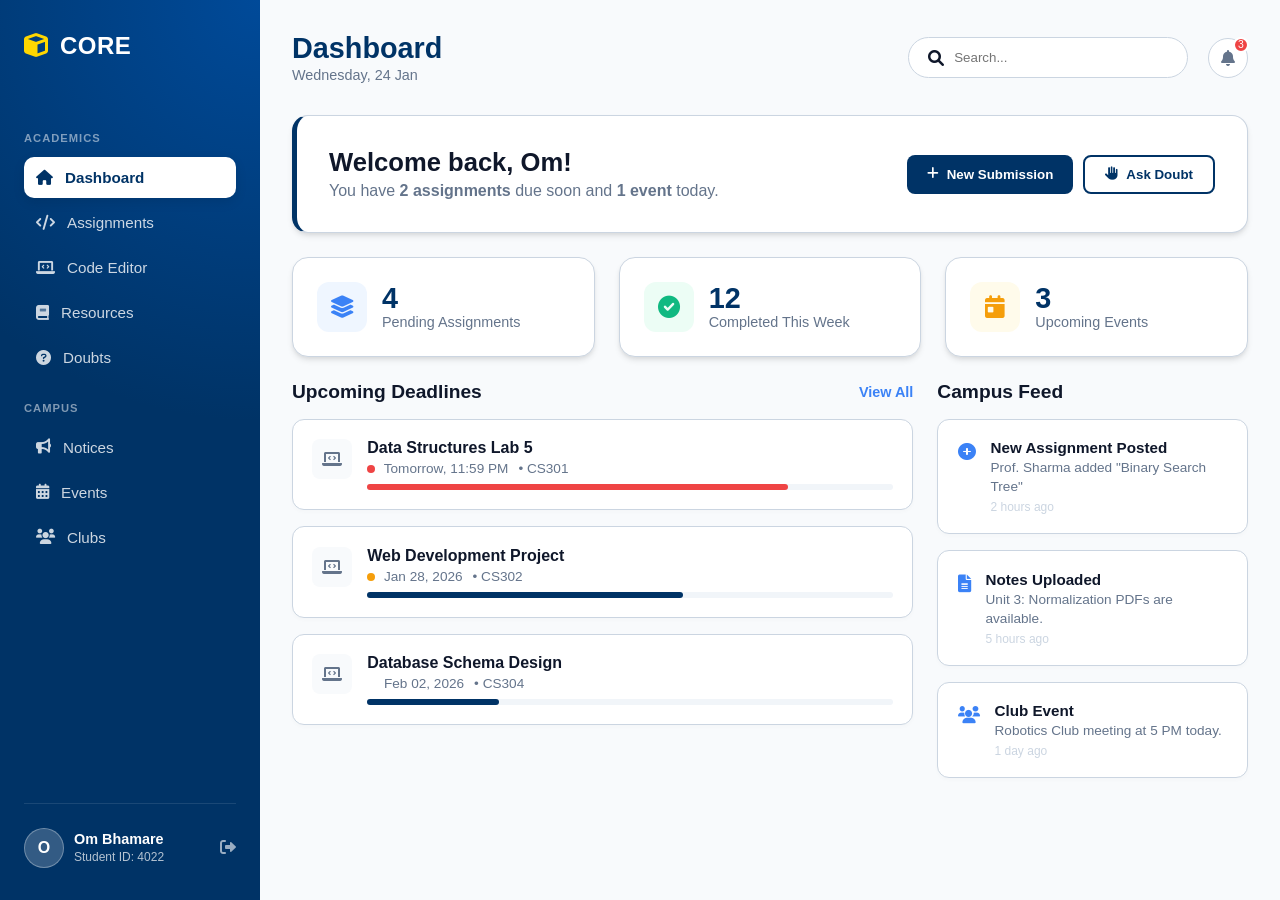
==== dashboard.html @ a9c28047 "w" ====
<!DOCTYPE html>
<html lang="en">
<head>
    <meta charset="UTF-8">
    <meta name="viewport" content="width=device-width, initial-scale=1.0">
    <title>Dashboard | CORE Campus</title>
    <link rel="stylesheet" href="dashboard.css">
    <link rel="stylesheet" href="https://cdnjs.cloudflare.com/ajax/libs/font-awesome/6.0.0/css/all.min.css">
</head>
<body>
    <div class="app-container">
        
        <aside class="sidebar">
            <div class="sidebar-header">
                <div class="logo-icon"><i class="fas fa-cube"></i></div>
                <h2>CORE</h2>
            </div>
            
            <nav class="sidebar-nav">
                <div class="nav-group">
                    <p class="group-label">ACADEMICS</p>
                    
                    <a href="dashboard.html" class="nav-item active">
                        <i class="fas fa-home"></i> <span>Dashboard</span>
                    </a>
                    
                    <a href="assignments.html" class="nav-item">
                        <i class="fas fa-code"></i> <span>Assignments</span>
                    </a>
                    
                    <a href="workspace.html" class="nav-item">
                        <i class="fas fa-laptop-code"></i> <span>Code Editor</span>
                    </a>
                    
                    <a href="#" class="nav-item">
                        <i class="fas fa-book"></i> <span>Resources</span>
                    </a>

                    <a href="#" class="nav-item">
                        <i class="fas fa-question-circle"></i> <span>Doubts</span>
                    </a>
                </div>

                <div class="nav-group">
                    <p class="group-label">CAMPUS</p>
                    <a href="#" class="nav-item"><i class="fas fa-bullhorn"></i> <span>Notices</span></a>
                    <a href="#" class="nav-item"><i class="fas fa-calendar-alt"></i> <span>Events</span></a>
                    <a href="#" class="nav-item"><i class="fas fa-users"></i> <span>Clubs</span></a>
                </div>
            </nav>

            <div class="sidebar-footer">
                <div class="user-mini-profile">
                    <div class="avatar">O</div>
                    <div class="info">
                        <span class="name">Om Bhamare</span>
                        <span class="role">Student ID: 4022</span>
                    </div>
                    <button class="logout-btn" onclick="window.location.href='index.html'">
                        <i class="fas fa-sign-out-alt"></i>
                    </button>
                </div>
            </div>
        </aside>
        <main class="main-content">
            
            <header class="top-bar">
                <div class="page-title">
                    <h1>Dashboard</h1>
                    <p class="date-display">Wednesday, 24 Jan</p>
                </div>
                
                <div class="top-actions">
                    <div class="search-box">
                        <i class="fas fa-search"></i>
                        <input type="text" placeholder="Search...">
                    </div>
                    <div class="notif-badge">
                        <i class="fas fa-bell"></i>
                        <span class="count-badge">3</span>
                    </div>
                </div>
            </header>

            <div class="dashboard-grid">
                
                <div class="welcome-section">
                    <div class="welcome-text">
                        <h2 id="greeting">Welcome back, Om!</h2>
                        <p>You have <strong>2 assignments</strong> due soon and <strong>1 event</strong> today.</p>
                    </div>
                    <div class="quick-actions">
                        <button class="action-btn"><i class="fas fa-plus"></i> New Submission</button>
                        <button class="action-btn outline"><i class="fas fa-hand-paper"></i> Ask Doubt</button>
                    </div>
                </div>

                <div class="stats-container" id="stats-row">
                    </div>

                <div class="content-split">
                    
                    <div class="section-container">
                        <div class="section-header">
                            <h3>Upcoming Deadlines</h3>
                            <a href="assignments.html">View All</a>
                        </div>
                        <div class="card-list" id="deadlines-list">
                            </div>
                    </div>

                    <div class="section-container">
                        <div class="section-header">
                            <h3>Campus Feed</h3>
                            <div class="filter-dots">
                                <span class="dot active"></span>
                                <span class="dot"></span>
                            </div>
                        </div>
                        <div class="feed-list" id="activity-feed">
                            </div>
                    </div>

                </div>
            </div>
        </main>
    </div>
    
    <script src="dashboard.js"></script>
</body>
</html>
---- dashboard.css ----
/* --- SHARED THEME (Matches Login) --- */
:root {
    --primary: #003366;       /* The exact Login Blue */
    --primary-dark: #002244;
    --accent: #3b82f6;        /* Tech Blue */
    --accent-light: #eff6ff;
    --bg-body: #f8fafc;       /* Same background as Login */
    --text-main: #0f172a;
    --text-muted: #64748b;
    --border: #cbd5e1;        /* Same border color as Login inputs */
    --card-radius: 16px;
    --card-shadow: 0 4px 6px -1px rgba(0, 0, 0, 0.1), 0 2px 4px -1px rgba(0, 0, 0, 0.06);
}

* { margin: 0; padding: 0; box-sizing: border-box; font-family: -apple-system, BlinkMacSystemFont, "Segoe UI", Roboto, sans-serif; }

body { background: var(--bg-body); color: var(--text-main); height: 100vh; overflow: hidden; }
a { text-decoration: none; color: inherit; }

.app-container { display: flex; height: 100%; }

/* --- SIDEBAR (Matches Login Brand Section) --- */
.sidebar {
    width: 260px;
    background: var(--primary);
    background-image: radial-gradient(circle at top right, #004a99 0%, transparent 45%); /* Login Gradient */
    color: white;
    display: flex; flex-direction: column;
    padding: 2rem 1.5rem;
    position: relative;
    z-index: 10;
}

.sidebar-header { display: flex; align-items: center; gap: 12px; margin-bottom: 3rem; }
.logo-icon { font-size: 1.5rem; color: #FFD700; /* Gold from the Owl Beak */ }
.sidebar-header h2 { font-weight: 800; font-size: 1.5rem; letter-spacing: 0.5px; }

.group-label {
    font-size: 0.7rem; font-weight: 700; color: rgba(255,255,255,0.5);
    margin-top: 1.5rem; margin-bottom: 0.8rem; letter-spacing: 1px;
}

.nav-item {
    display: flex; align-items: center; gap: 12px;
    padding: 12px; border-radius: 10px;
    color: rgba(255,255,255,0.8);
    transition: all 0.2s; font-size: 0.95rem; margin-bottom: 4px;
}
.nav-item:hover { background: rgba(255,255,255,0.1); color: white; transform: translateX(5px); }
.nav-item.active { background: white; color: var(--primary); font-weight: 600; box-shadow: 0 4px 12px rgba(0,0,0,0.1); }

/* Mini Profile at Bottom */
.sidebar-footer { margin-top: auto; padding-top: 1.5rem; border-top: 1px solid rgba(255,255,255,0.1); }
.user-mini-profile { display: flex; align-items: center; gap: 10px; }
.avatar { width: 40px; height: 40px; background: rgba(255,255,255,0.2); border-radius: 50%; display: flex; align-items: center; justify-content: center; font-weight: bold; border: 1px solid rgba(255,255,255,0.3); }
.info .name { display: block; font-size: 0.9rem; font-weight: 600; }
.info .role { font-size: 0.75rem; opacity: 0.7; }
.logout-btn { margin-left: auto; background: none; border: none; color: rgba(255,255,255,0.6); cursor: pointer; font-size: 1rem; }
.logout-btn:hover { color: #ff6b6b; }


/* --- MAIN CONTENT --- */
.main-content {
    flex: 1;
    overflow-y: auto;
    padding: 2rem;
    background: var(--bg-body);
}

/* --- TOP BAR --- */
.top-bar { display: flex; justify-content: space-between; align-items: center; margin-bottom: 2rem; }
.page-title h1 { font-size: 1.8rem; color: var(--primary); margin-bottom: 2px; }
.date-display { color: var(--text-muted); font-size: 0.9rem; }

.top-actions { display: flex; gap: 20px; align-items: center; }
.search-box {
    background: white; padding: 0.7rem 1.2rem; border-radius: 50px;
    border: 1px solid var(--border); display: flex; align-items: center; gap: 10px;
    width: 280px; transition: 0.2s;
}
.search-box:focus-within { border-color: var(--accent); box-shadow: 0 0 0 3px rgba(59, 130, 246, 0.1); }
.search-box input { border: none; outline: none; width: 100%; color: var(--text-main); }

.notif-badge {
    position: relative; width: 40px; height: 40px; background: white;
    border-radius: 50%; display: flex; align-items: center; justify-content: center;
    border: 1px solid var(--border); cursor: pointer; color: var(--text-muted);
}
.count-badge {
    position: absolute; top: -2px; right: -2px; background: #ef4444; color: white;
    font-size: 0.65rem; width: 16px; height: 16px; border-radius: 50%;
    display: flex; align-items: center; justify-content: center; border: 2px solid white;
}


/* --- DASHBOARD GRID --- */
.dashboard-grid { display: flex; flex-direction: column; gap: 1.5rem; }

/* Welcome Banner */
.welcome-section {
    background: white;
    border-radius: var(--card-radius);
    padding: 2rem;
    box-shadow: var(--card-shadow);
    display: flex; justify-content: space-between; align-items: center;
    border: 1px solid var(--border);
    /* Subtle blue accent on left to tie to Login */
    border-left: 5px solid var(--primary);
}
.welcome-text h2 { font-size: 1.6rem; margin-bottom: 5px; color: var(--text-main); }
.welcome-text p { color: var(--text-muted); }

.quick-actions { display: flex; gap: 10px; }
.action-btn {
    padding: 10px 20px; background: var(--primary); color: white;
    border: none; border-radius: 8px; font-weight: 600; cursor: pointer;
    display: flex; align-items: center; gap: 8px; transition: 0.2s;
}
.action-btn:hover { background: var(--primary-dark); transform: translateY(-2px); }
.action-btn.outline { background: white; color: var(--primary); border: 2px solid var(--primary); }
.action-btn.outline:hover { background: var(--bg-body); }

/* Stats Row */
.stats-container { display: flex; gap: 1.5rem; }
.stat-card {
    flex: 1; background: white; padding: 1.5rem;
    border-radius: var(--card-radius); box-shadow: var(--card-shadow);
    display: flex; align-items: center; gap: 15px; border: 1px solid var(--border);
}
.icon-box {
    width: 50px; height: 50px; border-radius: 12px;
    display: flex; align-items: center; justify-content: center; font-size: 1.4rem;
}
/* Using Login Palette Colors */
.icon-box.blue { background: var(--accent-light); color: var(--accent); }
.icon-box.green { background: #ecfdf5; color: #10b981; }
.icon-box.gold { background: #fffbeb; color: #f59e0b; }

.stat-info h3 { font-size: 1.8rem; font-weight: 800; color: var(--primary); line-height: 1; margin-bottom: 2px; }
.stat-info p { font-size: 0.9rem; color: var(--text-muted); font-weight: 500; }


/* Split Layout */
.content-split { display: grid; grid-template-columns: 2fr 1fr; gap: 1.5rem; }

.section-header { display: flex; justify-content: space-between; align-items: center; margin-bottom: 1rem; }
.section-header h3 { font-size: 1.2rem; color: var(--text-main); font-weight: 700; }
.section-header a { color: var(--accent); font-weight: 600; font-size: 0.9rem; }

/* Cards Styling */
.deadline-card, .feed-item {
    background: white; padding: 1.2rem; margin-bottom: 1rem;
    border-radius: 12px; border: 1px solid var(--border);
    box-shadow: 0 2px 4px rgba(0,0,0,0.02); display: flex; gap: 15px;
    transition: 0.2s;
}
.deadline-card:hover, .feed-item:hover { transform: translateY(-2px); box-shadow: var(--card-shadow); border-color: var(--accent); }

/* Deadline Specifics */
.task-icon {
    width: 40px; height: 40px; background: var(--bg-body); color: var(--text-muted);
    border-radius: 8px; display: flex; align-items: center; justify-content: center;
}
.task-content { flex: 1; }
.task-content h4 { font-size: 1rem; margin-bottom: 4px; color: var(--text-main); }
.task-meta { font-size: 0.85rem; color: var(--text-muted); margin-bottom: 8px; display: flex; gap: 10px; }
.urgency-dot { width: 8px; height: 8px; border-radius: 50%; display: inline-block; margin-right: 5px; }
.urgency-dot.red { background: #ef4444; }
.urgency-dot.orange { background: #f59e0b; }

.progress-track { height: 6px; background: #f1f5f9; border-radius: 3px; width: 100%; }
.progress-fill { height: 100%; border-radius: 3px; background: var(--primary); }

/* Feed Specifics */
.feed-item { align-items: flex-start; }
.feed-icon { margin-top: 3px; color: var(--accent); font-size: 1.1rem; }
.feed-text h4 { font-size: 0.95rem; margin-bottom: 2px; }
.feed-text p { font-size: 0.85rem; color: var(--text-muted); line-height: 1.4; }
.feed-text .time { font-size: 0.75rem; color: #cbd5e1; margin-top: 4px; display: block; }

@media (max-width: 900px) {
    .content-split { grid-template-columns: 1fr; }
    .sidebar { display: none; /* Add mobile toggle later */ }
    .main-content { margin: 0; }
}
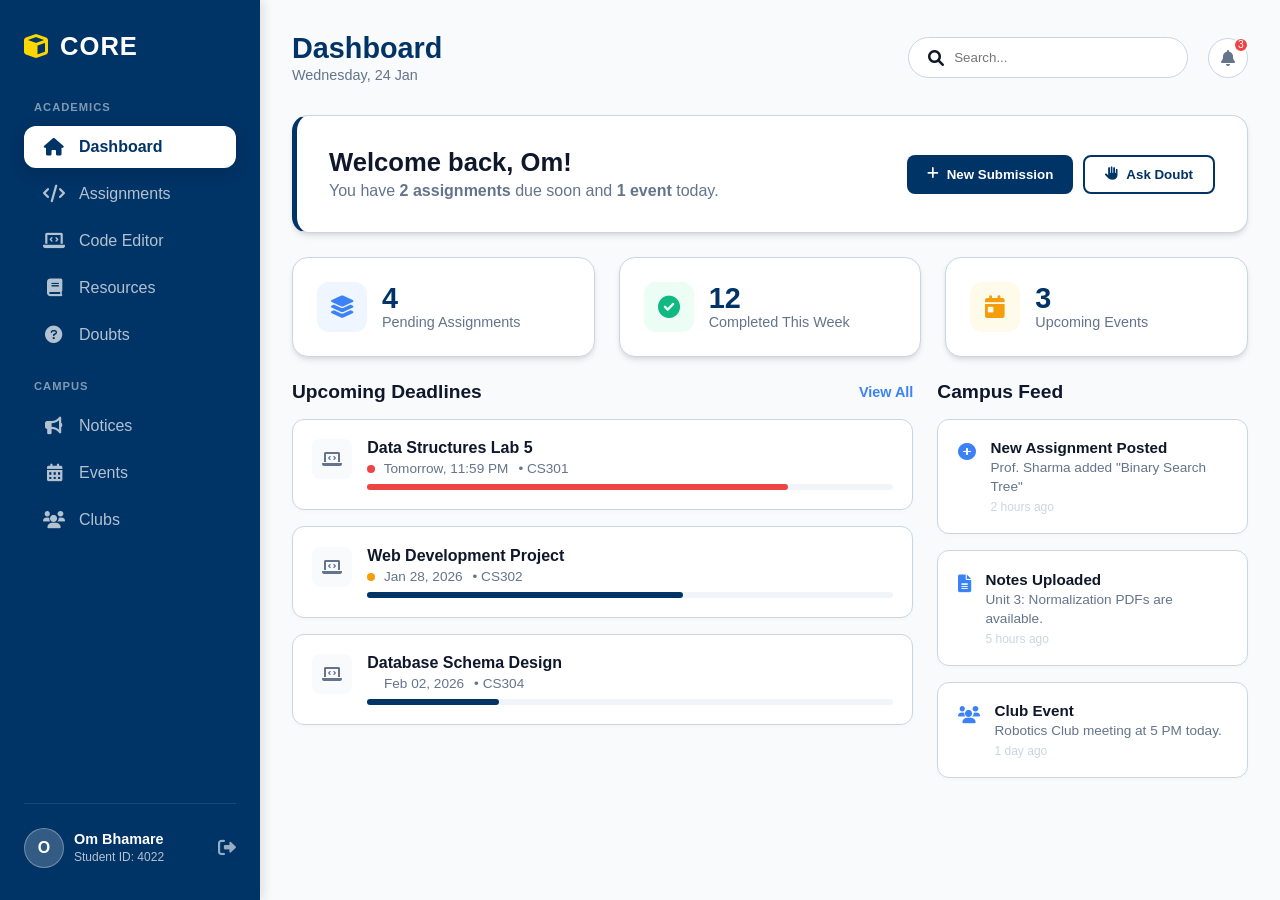
==== commit 512b15cf: "w" ====
--- a/dashboard.html
+++ b/dashboard.html
@@ -8,60 +8,10 @@
     <link rel="stylesheet" href="https://cdnjs.cloudflare.com/ajax/libs/font-awesome/6.0.0/css/all.min.css">
 </head>
 <body>
-    <div class="app-container">
+         <div class="app-container">
         
-        <aside class="sidebar">
-            <div class="sidebar-header">
-                <div class="logo-icon"><i class="fas fa-cube"></i></div>
-                <h2>CORE</h2>
-            </div>
-            
-            <nav class="sidebar-nav">
-                <div class="nav-group">
-                    <p class="group-label">ACADEMICS</p>
-                    
-                    <a href="dashboard.html" class="nav-item active">
-                        <i class="fas fa-home"></i> <span>Dashboard</span>
-                    </a>
-                    
-                    <a href="assignments.html" class="nav-item">
-                        <i class="fas fa-code"></i> <span>Assignments</span>
-                    </a>
-                    
-                    <a href="workspace.html" class="nav-item">
-                        <i class="fas fa-laptop-code"></i> <span>Code Editor</span>
-                    </a>
-                    
-                    <a href="#" class="nav-item">
-                        <i class="fas fa-book"></i> <span>Resources</span>
-                    </a>
+         <div id="sidebar-container"></div>
 
-                    <a href="#" class="nav-item">
-                        <i class="fas fa-question-circle"></i> <span>Doubts</span>
-                    </a>
-                </div>
-
-                <div class="nav-group">
-                    <p class="group-label">CAMPUS</p>
-                    <a href="#" class="nav-item"><i class="fas fa-bullhorn"></i> <span>Notices</span></a>
-                    <a href="#" class="nav-item"><i class="fas fa-calendar-alt"></i> <span>Events</span></a>
-                    <a href="#" class="nav-item"><i class="fas fa-users"></i> <span>Clubs</span></a>
-                </div>
-            </nav>
-
-            <div class="sidebar-footer">
-                <div class="user-mini-profile">
-                    <div class="avatar">O</div>
-                    <div class="info">
-                        <span class="name">Om Bhamare</span>
-                        <span class="role">Student ID: 4022</span>
-                    </div>
-                    <button class="logout-btn" onclick="window.location.href='index.html'">
-                        <i class="fas fa-sign-out-alt"></i>
-                    </button>
-                </div>
-            </div>
-        </aside>
         <main class="main-content">
             
             <header class="top-bar">
@@ -127,5 +77,6 @@
     </div>
     
     <script src="dashboard.js"></script>
+     <script src="sidebar.js"></script>
 </body>
 </html>
--- a/dashboard.css
+++ b/dashboard.css
@@ -1,3 +1,4 @@
+
 /* --- SHARED THEME (Matches Login) --- */
 :root {
     --primary: #003366;       /* The exact Login Blue */
@@ -19,35 +20,6 @@
 
 .app-container { display: flex; height: 100%; }
 
-/* --- SIDEBAR (Matches Login Brand Section) --- */
-.sidebar {
-    width: 260px;
-    background: var(--primary);
-    background-image: radial-gradient(circle at top right, #004a99 0%, transparent 45%); /* Login Gradient */
-    color: white;
-    display: flex; flex-direction: column;
-    padding: 2rem 1.5rem;
-    position: relative;
-    z-index: 10;
-}
-
-.sidebar-header { display: flex; align-items: center; gap: 12px; margin-bottom: 3rem; }
-.logo-icon { font-size: 1.5rem; color: #FFD700; /* Gold from the Owl Beak */ }
-.sidebar-header h2 { font-weight: 800; font-size: 1.5rem; letter-spacing: 0.5px; }
-
-.group-label {
-    font-size: 0.7rem; font-weight: 700; color: rgba(255,255,255,0.5);
-    margin-top: 1.5rem; margin-bottom: 0.8rem; letter-spacing: 1px;
-}
-
-.nav-item {
-    display: flex; align-items: center; gap: 12px;
-    padding: 12px; border-radius: 10px;
-    color: rgba(255,255,255,0.8);
-    transition: all 0.2s; font-size: 0.95rem; margin-bottom: 4px;
-}
-.nav-item:hover { background: rgba(255,255,255,0.1); color: white; transform: translateX(5px); }
-.nav-item.active { background: white; color: var(--primary); font-weight: 600; box-shadow: 0 4px 12px rgba(0,0,0,0.1); }
 
 /* Mini Profile at Bottom */
 .sidebar-footer { margin-top: auto; padding-top: 1.5rem; border-top: 1px solid rgba(255,255,255,0.1); }
